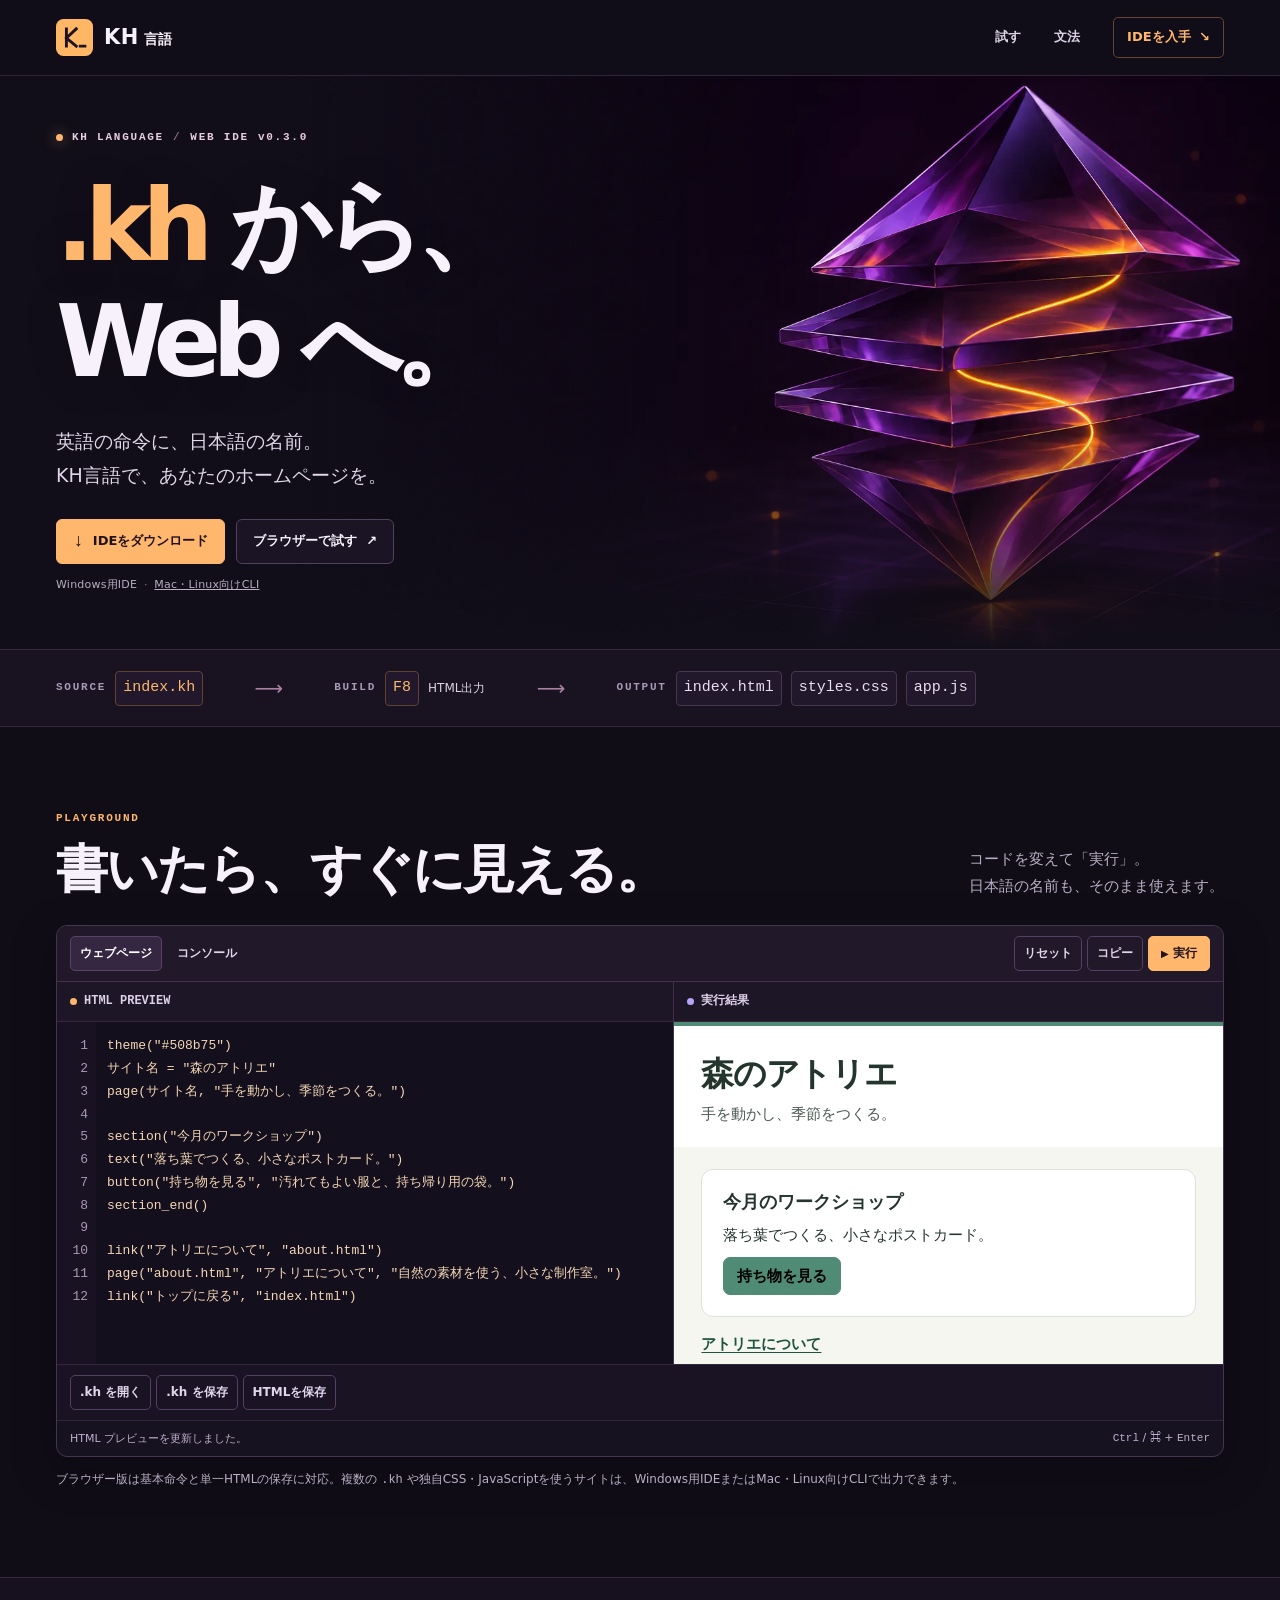
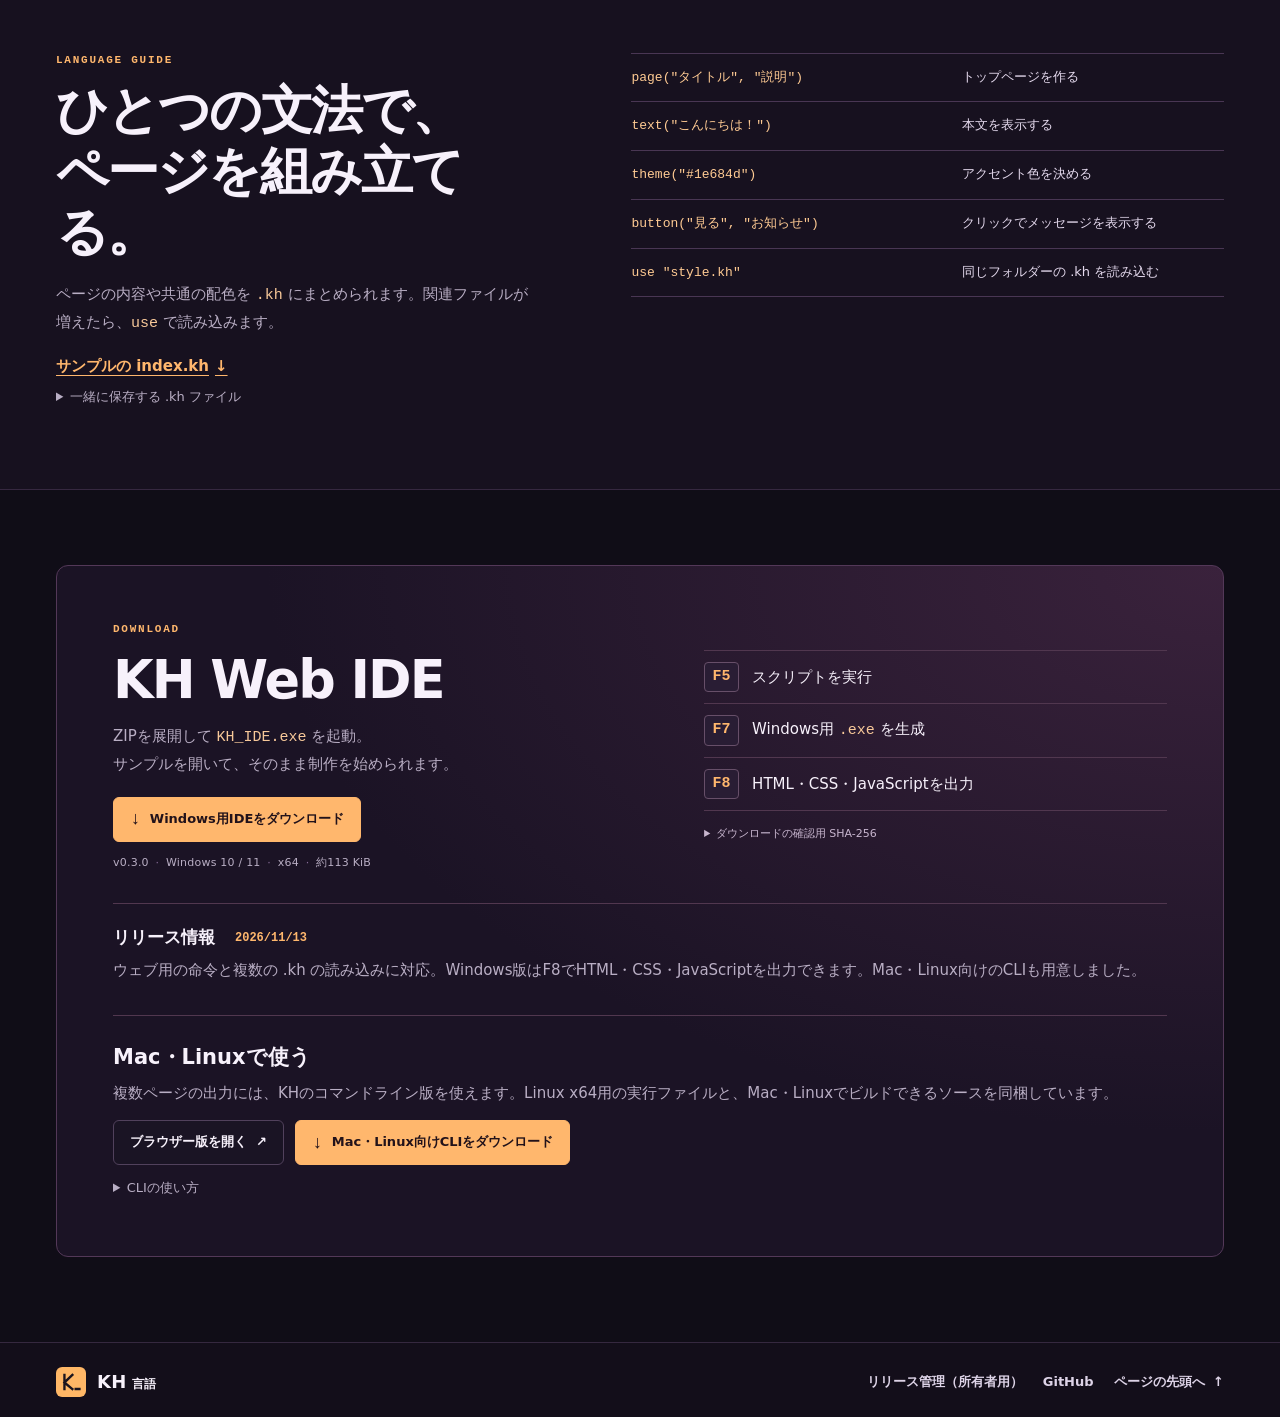
==== index.html @ 3e15eade "Add files via upload" ====
<!doctype html>
<html lang="ja">
<head>
<meta charset="utf-8">
<meta name="viewport" content="width=device-width,initial-scale=1">
<meta name="theme-color" content="#100d17">
<title>KH言語 公式サイト｜ブラウザーIDE・Windows版ダウンロード</title>
<meta name="description" content="KH言語は、英語の命令と日本語の変数名でホームページを作れるスクリプト言語です。ブラウザーIDEで .kh を試し、Windows用IDEやMac・Linux向けCLIをダウンロードできます。">
<link rel="canonical" href="https://uni-tadayasu.github.io/kh-language/">
<link rel="sitemap" type="application/xml" href="sitemap.xml">
<meta name="robots" content="index,follow,max-image-preview:large">
<meta property="og:type" content="website">
<meta property="og:site_name" content="KH言語">
<meta property="og:locale" content="ja_JP">
<meta property="og:url" content="https://uni-tadayasu.github.io/kh-language/">
<meta property="og:image" content="https://uni-tadayasu.github.io/kh-language/assets/hero-prism.webp">
<meta property="og:title" content="KH言語｜.kh から、Webへ。">
<meta property="og:description" content="英語の命令、日本語の名前。ひとつの .kh からホームページへ。">
<meta property="og:image:width" content="1536">
<meta property="og:image:height" content="1024">
<meta property="og:image:alt" content="紫のガラスの層を橙色の光が通り抜けるKH言語のメインビジュアル">
<meta name="twitter:card" content="summary_large_image">
<meta name="twitter:title" content="KH言語｜.kh から、Webへ。">
<meta name="twitter:description" content="ブラウザーで .kh を試し、Windows用IDEやMac・Linux向けCLIをダウンロード。">
<meta name="twitter:image" content="https://uni-tadayasu.github.io/kh-language/assets/hero-prism.webp">
<link rel="icon" href="assets/kh.svg" type="image/svg+xml">
<link rel="stylesheet" href="assets/site.css">
<script defer src="assets/playground.js"></script>
<script defer src="assets/releases.js"></script>
<script type="application/ld+json">
{
  "@context": "https://schema.org",
  "@graph": [
    {
      "@type": "WebSite",
      "@id": "https://uni-tadayasu.github.io/kh-language/#website",
      "name": "KH言語",
      "url": "https://uni-tadayasu.github.io/kh-language/",
      "inLanguage": "ja"
    },
    {
      "@type": "SoftwareApplication",
      "@id": "https://uni-tadayasu.github.io/kh-language/#ide",
      "name": "KH Web IDE",
      "url": "https://uni-tadayasu.github.io/kh-language/#download",
      "applicationCategory": "DeveloperApplication",
      "operatingSystem": "Windows 10, Windows 11 (x64)",
      "downloadUrl": "https://uni-tadayasu.github.io/kh-language/downloads/KH_Language_Web_IDE_0.3_Windows_x64.zip",
      "description": "KHスクリプトを編集・実行し、Windows用EXEまたはHTML・CSS・JavaScriptを生成する統合開発環境。"
    }
  ]
}
</script>
</head>
<body>
<a class="skip" href="#main">本文へ移動</a>
<header class="site-header" id="top">
  <div class="shell header-inner">
    <a class="brand" href="#top" aria-label="KH言語 トップ"><img src="assets/kh.svg" width="37" height="37" alt=""><span>KH<span class="brand-ja">言語</span></span></a>
    <nav aria-label="メインメニュー">
      <a href="#playground">試す</a>
      <a href="#guide">文法</a>
      <a class="nav-download" href="#download">IDEを入手 <span aria-hidden="true">↘</span></a>
    </nav>
  </div>
</header>
<main id="main">
  <section class="hero" aria-labelledby="hero-title">
    <div class="hero-art" aria-hidden="true"></div>
    <div class="shell hero-inner">
      <div class="hero-content">
        <p class="label release"><span></span> KH LANGUAGE <span class="release-dot">/</span> WEB IDE <span data-release-version>v0.3.0</span></p>
        <h1 id="hero-title"><span class="extension">.kh</span> から、<br><span class="web-word">Web</span> へ。</h1>
        <p class="hero-description">英語の命令に、日本語の名前。<br>KH言語で、あなたのホームページを。</p>
        <div class="hero-actions">
          <a class="button button-primary" href="downloads/KH_Language_Web_IDE_0.3_Windows_x64.zip" data-platform="windows" download><span class="icon" aria-hidden="true">↓</span> IDEをダウンロード</a>
          <a class="button button-quiet" href="#playground">ブラウザーで試す <span aria-hidden="true">↗</span></a>
        </div>
        <p class="compat">Windows用IDE <span>·</span> <a href="#portable">Mac・Linux向けCLI</a></p>
      </div>
    </div>
  </section>
  <div class="flow-band" aria-label="KHは公開用のHTML、CSS、JavaScriptを生成します">
    <div class="shell flow-inner">
      <div class="flow-stage"><span class="label">SOURCE</span><code>index.kh</code></div>
      <span class="flow-arrow" aria-hidden="true">⟶</span>
      <div class="flow-stage"><span class="label">BUILD</span><kbd>F8</kbd><span class="flow-text">HTML出力</span></div>
      <span class="flow-arrow" aria-hidden="true">⟶</span>
      <div class="flow-stage output-stage"><span class="label">OUTPUT</span><code>index.html</code><code>styles.css</code><code>app.js</code></div>
    </div>
  </div>

  <section class="shell lab-section" id="playground" aria-labelledby="lab-title">
    <div class="section-intro">
      <div><p class="label accent-label">PLAYGROUND</p><h2 id="lab-title">書いたら、すぐに見える。</h2></div>
      <p>コードを変えて「実行」。<br class="desktop-only">日本語の名前も、そのまま使えます。</p>
    </div>
    <div class="lab">
      <div class="lab-bar">
        <div class="examples" role="tablist" aria-label="サンプル">
          <button type="button" role="tab" aria-controls="kh-editor" aria-selected="true" id="tab-web" data-example="web">ウェブページ</button>
          <button type="button" role="tab" aria-controls="kh-editor" aria-selected="false" id="tab-console" data-example="console">コンソール</button>
        </div>
        <div class="lab-actions">
          <button class="tool-button" type="button" id="kh-reset">リセット</button>
          <button class="tool-button" type="button" id="kh-copy">コピー</button>
          <button class="tool-button run-button" type="button" id="kh-run"><span aria-hidden="true">▶</span> 実行</button>
        </div>
      </div>
      <div class="lab-grid">
        <div class="code-panel" id="kh-editor" role="tabpanel" aria-labelledby="tab-web">
          <div class="pane-label"><span class="file-dot"></span><span id="kh-mode">index.kh</span></div>
          <div class="code-field"><pre id="kh-lines" aria-hidden="true"></pre><textarea id="kh-source" wrap="off" spellcheck="false" autocapitalize="off" autocomplete="off" aria-label="KHのソースコード"></textarea></div>
        </div>
        <div class="preview-panel">
          <div class="pane-label"><span class="preview-dot"></span> 実行結果</div>
          <iframe id="kh-result" title="KHの実行結果" sandbox="allow-scripts" referrerpolicy="no-referrer"></iframe>
        </div>
      </div>
      <div class="lab-file-bar"><div class="lab-file-actions"><button class="tool-button" type="button" id="kh-open">.kh を開く</button><input type="file" id="kh-file" accept=".kh,text/plain" hidden><button class="tool-button" type="button" id="kh-save">.kh を保存</button><button class="tool-button" type="button" id="kh-export">HTMLを保存</button></div></div>
      <div class="lab-status"><span id="kh-diagnostic" role="status" aria-live="polite">実行できます</span><span class="shortcut"><kbd>Ctrl</kbd> / <kbd>⌘</kbd> + <kbd>Enter</kbd></span></div>
    </div>
    <p class="lab-note">ブラウザー版は基本命令と単一HTMLの保存に対応。複数の <code>.kh</code> や独自CSS・JavaScriptを使うサイトは、Windows用IDEまたはMac・Linux向けCLIで出力できます。</p>
  </section>

  <section class="guide-section" id="guide" aria-labelledby="guide-title">
    <div class="shell guide-inner">
      <div class="guide-copy">
        <p class="label accent-label">LANGUAGE GUIDE</p>
        <h2 id="guide-title">ひとつの文法で、<br>ページを組み立てる。</h2>
        <p>ページの内容や共通の配色を <code>.kh</code> にまとめられます。関連ファイルが増えたら、<code>use</code> で読み込みます。</p>
        <a class="text-link" href="downloads/index.kh" download>サンプルの index.kh <span aria-hidden="true">↓</span></a>
        <details class="guide-details"><summary>一緒に保存する .kh ファイル</summary><div><a href="downloads/style.kh" download>style.kh</a><a href="downloads/actions.kh" download>actions.kh</a><a href="downloads/about.kh" download>about.kh</a></div></details>
      </div>
      <dl class="command-list">
        <div><dt><code>page("タイトル", "説明")</code></dt><dd>トップページを作る</dd></div>
        <div><dt><code>text("こんにちは！")</code></dt><dd>本文を表示する</dd></div>
        <div><dt><code>theme("#1e684d")</code></dt><dd>アクセント色を決める</dd></div>
        <div><dt><code>button("見る", "お知らせ")</code></dt><dd>クリックでメッセージを表示する</dd></div>
        <div><dt><code>use "style.kh"</code></dt><dd>同じフォルダーの .kh を読み込む</dd></div>
      </dl>
    </div>
  </section>

  <section class="shell download-section" id="download" aria-labelledby="download-title">
    <div class="download-card">
      <div class="download-intro">
        <p class="label accent-label">DOWNLOAD</p>
        <h2 id="download-title">KH Web IDE</h2>
        <p>ZIPを展開して <code>KH_IDE.exe</code> を起動。<br class="desktop-only">サンプルを開いて、そのまま制作を始められます。</p>
        <a class="button button-primary" href="downloads/KH_Language_Web_IDE_0.3_Windows_x64.zip" data-platform="windows" download><span class="icon" aria-hidden="true">↓</span> Windows用IDEをダウンロード</a>
        <p class="compat"><span data-release-version>v0.3.0</span> <span>·</span> Windows 10 / 11 <span>·</span> x64 <span>·</span> <span data-release-size="windows">約113 KiB</span></p>
      </div>
      <div class="download-keys">
        <div><kbd>F5</kbd><span>スクリプトを実行</span></div>
        <div><kbd>F7</kbd><span>Windows用 <code>.exe</code> を生成</span></div>
        <div><kbd>F8</kbd><span>HTML・CSS・JavaScriptを出力</span></div>
        <details class="hash"><summary>ダウンロードの確認用 SHA-256</summary><code data-release-hash="windows">0a595412067efa13037d4d9735ad23dae1193583d8bbf9921a8623f901fde20c</code></details>
      </div>
      <div class="release-notes">
        <div><h3>リリース情報</h3><time id="release-date" datetime="2026-11-13">2026/11/13</time></div>
        <p id="release-notes">ウェブ用の命令と複数の .kh の読み込みに対応。Windows版はF8でHTML・CSS・JavaScriptを出力できます。Mac・Linux向けのCLIも用意しました。</p>
      </div>
      <div class="portable-copy" id="portable">
        <h3>Mac・Linuxで使う</h3>
        <p>複数ページの出力には、KHのコマンドライン版を使えます。Linux x64用の実行ファイルと、Mac・Linuxでビルドできるソースを同梱しています。</p>
        <div class="portable-actions">
          <a class="button button-quiet" href="#playground">ブラウザー版を開く <span aria-hidden="true">↗</span></a>
          <a class="button button-primary" href="downloads/KH_Language_Portable_0.3.zip" data-platform="portable" download><span class="icon" aria-hidden="true">↓</span> Mac・Linux向けCLIをダウンロード</a>
        </div>
        <details class="portable-details"><summary>CLIの使い方</summary><p>ZIPを展開してターミナルで開き、Cコンパイラとmakeを使ってビルドします。</p><pre><code>make
./kh run examples/Console/Hello.kh
./kh web examples/Website/index.kh my-site</code></pre></details>
      </div>
    </div>
  </section>
</main>
<footer class="site-footer">
  <div class="shell footer-inner">
    <a class="brand" href="#top"><img src="assets/kh.svg" width="30" height="30" alt=""><span>KH<span class="brand-ja">言語</span></span></a>
    <div class="footer-links"><a class="top-link" href="https://kh-language.hisa-0128-1996.chatgpt.site/admin/">リリース管理（所有者用）</a><a class="top-link" href="https://github.com/uni-tadayasu/kh-language">GitHub</a><a class="top-link" href="#top">ページの先頭へ <span aria-hidden="true">↑</span></a></div>
  </div>
</footer>
</body>
</html>
---- assets/site.css ----
@font-face{font-family:SiteMono;src:local("Consolas");font-display:swap}
:root{color-scheme:dark;--bg:#100d17;--ink:#f7f1fb;--muted:#b9aec4;--line:#382e45;--orange:#ffb76d;--orange-deep:#eaa157;--purple:#211a2c;--mono:SiteMono,Consolas,"IBM Plex Mono",monospace;--sans:"Hiragino Sans","Yu Gothic UI",Meiryo,system-ui,sans-serif}
*,*::before,*::after{box-sizing:border-box}
html{scroll-behavior:smooth;scroll-padding-top:1rem}
body{margin:0;background:var(--bg);color:var(--ink);font:400 15px/1.75 var(--sans)}
a{color:inherit}
button,textarea{font:inherit}
button{cursor:pointer}
img{display:block;max-width:100%}
:focus-visible{outline:2px solid #ffc184;outline-offset:4px}
::selection{color:#150e1b;background:var(--orange)}
.shell{width:min(1180px,calc(100% - 112px));margin-inline:auto}
.skip{position:fixed;z-index:10;top:12px;left:12px;background:var(--orange);color:var(--bg);padding:10px 14px;transform:translateY(-170%)}
.skip:focus{transform:none}
.site-header{position:relative;z-index:1;background:#110d18;border-bottom:1px solid #302538}
.header-inner,.footer-inner{display:flex;align-items:center;justify-content:space-between;gap:18px}
.header-inner{min-height:75px}
.brand{display:inline-flex;align-items:center;gap:11px;flex-shrink:0;text-decoration:none;color:var(--ink);font-weight:820;letter-spacing:.02em;font-size:21px;line-height:1}
.brand-ja{font-size:.69em;font-weight:650;margin-left:5px}
.site-header nav{display:flex;align-items:center;gap:33px}
.site-header nav a,.top-link{text-decoration:none;color:#ddd3e7;font-size:13px;font-weight:650;white-space:nowrap}
.site-header nav a:hover,.top-link:hover{color:var(--orange)}
.site-header nav .nav-download{border:1px solid #64452f;padding:8px 13px;border-radius:5px;color:var(--orange)}
.nav-download span,.top-link span{margin-left:4px}
.hero{position:relative;isolation:isolate;overflow:hidden;background:#110e19}
.hero-art{position:absolute;z-index:-1;inset:0;background:radial-gradient(ellipse at 73% 38%,#4a2653 0%,transparent 58%),linear-gradient(115deg,#110e19 30%,#201326 100%)}
.hero-art::before{content:"";position:absolute;inset:0;background:linear-gradient(90deg,#110e19 0%,#110e19 22%,#110e1994 41%,transparent 66%),url("hero-prism.webp") right center / auto 120% no-repeat}
.hero-art::after{content:"";position:absolute;inset:0;background:linear-gradient(180deg,transparent 62%,#110e19 100%);pointer-events:none}
.hero-inner{display:flex;min-height:570px;align-items:center;padding-block:54px 56px}
.hero-content{width:min(100%,630px);position:relative}
.label{font:700 11px/1.45 var(--mono);letter-spacing:.16em;margin:0}
.release{display:flex;align-items:center;gap:9px;color:#e8cde0;margin-bottom:22px}
.release>span:first-child{width:7px;height:7px;border-radius:50%;background:var(--orange);box-shadow:0 0 14px #ffb76d99}
.release-dot{color:#896b91}
h1,h2{margin:0;line-height:1.16;letter-spacing:-.035em}
.hero h1{font-size:clamp(55px,7.8vw,108px);font-weight:860;letter-spacing:-.09em;text-shadow:0 4px 36px #100d1755}
.extension,.web-word{font-family:system-ui,sans-serif;letter-spacing:-.09em}
.extension{color:var(--orange)}
.hero-description{margin:24px 0 27px;color:#e1d6e9;font-size:clamp(14px,1.55vw,19px);line-height:1.8}
.hero-actions,.portable-actions{display:flex;align-items:center;flex-wrap:wrap;gap:11px}
.button{display:inline-flex;align-items:center;justify-content:center;gap:9px;min-height:45px;padding:10px 16px;border:1px solid transparent;border-radius:6px;text-decoration:none;font-size:13px;font-weight:750;line-height:1.45;transition:background .18s,color .18s,border-color .18s;max-width:100%}
.button-primary{background:var(--orange);color:#22121a;border-color:var(--orange)}
.button-primary:hover{background:#ffd0a3;border-color:#ffd0a3}
.button-quiet{border-color:#51415c;background:#1a1424;color:var(--ink)}
.button-quiet:hover{background:#2c2037;border-color:#80658f}
.button .icon{font:750 18px/1 var(--mono)}
.compat{margin:13px 0 0;color:var(--muted);font-size:11px;line-height:1.5;letter-spacing:.02em}
.compat span{color:#876c97;padding-inline:3px}
.flow-band{border-block:1px solid #352a40;background:#181221}
.flow-inner{min-height:76px;display:flex;align-items:center;gap:clamp(14px,4vw,60px);flex-wrap:wrap;padding-block:12px}
.flow-stage{display:flex;align-items:center;flex-wrap:wrap;gap:9px}
.flow-stage .label{color:#a99ab6}
.flow-stage code,.flow-stage kbd{padding:3px 7px;border:1px solid #463651;border-radius:4px;color:#eadcf1;background:#21192b;white-space:nowrap}
.flow-stage:first-child code,.flow-stage kbd{color:var(--orange);border-color:#60422f}
.flow-text{color:#ddd1e6;font-size:12px}
.flow-arrow{color:#a980a3;font-size:20px;line-height:1}
code,kbd{font-family:var(--mono)}
.lab-section{padding-block:84px 86px}
.section-intro{display:flex;justify-content:space-between;align-items:end;gap:26px;margin-bottom:25px}
.accent-label{color:var(--orange);margin-bottom:12px}
h2{font-size:clamp(29px,4.1vw,53px);font-weight:790}
.section-intro>p,.guide-copy>p:not(.label),.download-intro>p:not(.label,.compat),.portable-copy>p{margin:0;color:var(--muted);line-height:1.8}
.lab{border:1px solid #463551;border-radius:11px;overflow:hidden;background:#17121f;box-shadow:0 14px 42px #08060d58}
.lab-bar,.lab-status,.lab-file-bar{display:flex;justify-content:space-between;align-items:center;gap:10px;padding:10px 13px}
.lab-bar{background:#21182a;border-bottom:1px solid #41314d}
.examples,.lab-actions,.lab-file-actions{display:flex;align-items:center;flex-wrap:wrap;gap:5px}
.examples button,.tool-button{border:1px solid transparent;border-radius:5px;background:transparent;color:#e1d5ec;padding:6px 9px;min-height:32px;font-size:12px;font-weight:690}
.examples button:hover,.tool-button:hover{color:#fff;background:#332641}
.examples button[aria-selected=true]{background:#352741;color:#fff;border-color:#5a4268}
.tool-button{border-color:#534062;white-space:nowrap}
.run-button{background:var(--orange);color:#211220;border-color:var(--orange);padding-inline:12px}
.run-button:hover{background:#ffd0a3;color:#211220}
.run-button span{font-size:10px}
.lab-grid{display:grid;grid-template-columns:minmax(0,1.12fr) minmax(0,1fr)}
.code-panel,.preview-panel{min-width:0}
.preview-panel{border-left:1px solid #41314d;background:#231a2d}
.pane-label{display:flex;align-items:center;gap:7px;min-height:40px;background:#1d1626;color:#ddcfe7;font:650 12px/1.3 var(--mono);padding-inline:13px;border-bottom:1px solid #33263d}
.file-dot,.preview-dot{width:7px;height:7px;border-radius:50%;background:var(--orange)}
.preview-dot{background:#b4a4fa}
.code-field{display:flex;height:342px;background:#140f1c}
.code-field textarea,.code-field pre{margin:0;font:400 13px/1.75 var(--mono);padding-block:13px;tab-size:2}
.code-field textarea{display:block;flex:1;min-width:0;border:0;background:transparent;color:#f4d7b6;outline:none;resize:none;white-space:pre;padding-inline:11px}
.code-field:focus-within{box-shadow:inset 0 -2px #e7a45f}
#kh-lines{flex:0 0 39px;overflow:hidden;text-align:right;color:#a998b6;padding-right:8px;background:#191222;user-select:none}
.preview-panel iframe{width:100%;height:342px;display:block;border:0;background:#f4f3ea}
.lab-file-bar{justify-content:flex-start;background:#1a1323;border-top:1px solid #33263d}
.lab-status{padding-block:7px;border-top:1px solid #33263d;color:#c0afcf;font-size:11px;min-height:34px}
#kh-diagnostic[data-state=error]{color:#ffb6aa}
.shortcut{white-space:nowrap}
.lab-note{color:var(--muted);font-size:12px;margin:12px 0 0}
.guide-section{background:#17111f;border-block:1px solid #362840}
.guide-inner{display:grid;grid-template-columns:minmax(0,.82fr) minmax(0,1fr);gap:clamp(32px,7vw,90px);align-items:start;padding-block:75px 80px}
.guide-copy>p:not(.label){margin-top:18px}
.guide-copy code,.download-card code{color:#f7c899}
.text-link{display:inline-flex;align-items:center;gap:6px;color:var(--orange);font-weight:720;margin-top:16px;text-underline-offset:4px}
.guide-details{margin-top:7px;color:var(--muted);font-size:13px}
.guide-details summary,.hash summary,.portable-details summary{cursor:pointer}
.guide-details div{display:flex;flex-wrap:wrap;gap:4px 12px;margin-top:5px}
.guide-details a{color:#e9c3ee;text-underline-offset:3px}
.command-list{margin:0;border-top:1px solid #493653}
.command-list>div{display:grid;grid-template-columns:minmax(0,1fr) minmax(0,.83fr);gap:7px 15px;padding:12px 0;border-bottom:1px solid #493653}
.command-list dt{color:#ffcb93;overflow-wrap:anywhere;font-size:13px}
.command-list dd{margin:0;color:#e4d9ed;font-size:13px}
.download-section{padding-block:75px 85px}
.download-card{display:grid;grid-template-columns:minmax(0,1fr) minmax(0,.9fr);gap:32px clamp(25px,6vw,82px);padding:clamp(24px,5vw,56px);border:1px solid #533858;border-radius:12px;background:radial-gradient(ellipse at 100% 0,#3a223c 0%,transparent 58%),#1b1325}
.download-intro>p:not(.label,.compat){margin:12px 0 19px}
.download-keys{align-self:center}
.download-keys>div{display:flex;align-items:center;gap:13px;padding:11px 0;border-bottom:1px solid #51374f}
.download-keys>div:first-child{border-top:1px solid #51374f}
.download-keys kbd{min-width:35px;text-align:center;padding:1px 4px;border-radius:4px;border:1px solid #674f69;color:var(--orange);background:#291d34;font-weight:700}
.hash{margin-top:13px;color:#c8b6cf;font-size:11px}
.hash code{overflow-wrap:anywhere;display:block;padding-top:6px}
.portable-copy{grid-column:1/-1;border-top:1px solid #51374f;padding-top:23px;min-width:0}
.portable-copy h3{font-size:21px;margin:0 0 4px}
.portable-actions{margin-top:13px}
.portable-details{margin-top:12px;color:var(--muted);font-size:13px}
.portable-details pre{overflow:auto;background:#120d1b;border:1px solid #483753;border-radius:5px;padding:12px}
.site-footer{border-top:1px solid #35283f;background:#130e1a}
.footer-inner{min-height:79px}
.footer-inner .brand{font-size:18px}
@media(max-width:960px){.shell{width:calc(100% - 64px)}.hero-inner{min-height:510px}.hero-art::before{background-size:auto,auto 108%}}
@media(max-width:720px){.shell{width:calc(100% - 40px)}.header-inner{min-height:62px}.site-header nav{gap:14px}.site-header nav .nav-download{padding:5px 7px}.brand{font-size:19px}.brand img{width:31px;height:31px}.hero-inner{min-height:485px;padding-block:48px 37px;align-items:end}.hero-art::before{background:linear-gradient(90deg,#110e19 0%,#110e1988 40%,#110e191a 100%),url("hero-prism.webp") right -70px top -35px / auto 98% no-repeat}.hero-art::after{background:linear-gradient(180deg,transparent 22%,#110e19 90%)}.hero h1{font-size:clamp(52px,11vw,82px)}.hero-description{margin-block:16px 19px}.release{margin-bottom:14px}.flow-inner{gap:9px 13px}.output-stage{flex-basis:100%}.lab-section{padding-block:55px}.section-intro{display:block;margin-bottom:18px}.section-intro>p{margin-top:10px}.desktop-only{display:none}.lab-grid,.guide-inner,.download-card{grid-template-columns:minmax(0,1fr)}.preview-panel{border-left:0;border-top:1px solid #41314d}.code-field{height:245px}.preview-panel iframe{height:290px}.guide-inner{padding-block:54px;gap:24px}.download-section{padding-block:55px}.command-list>div{grid-template-columns:minmax(0,1fr) minmax(0,.78fr)}}
@media(max-width:395px){.shell{width:calc(100% - 28px)}.header-inner{gap:7px}.brand{gap:6px}.site-header nav{gap:9px}.site-header nav a{font-size:11px}.site-header nav .nav-download{padding-inline:5px}.hero-inner{min-height:450px}.hero-actions{gap:6px}.button{font-size:12px;padding-inline:10px}.lab-bar{align-items:start;flex-wrap:wrap}.command-list>div{grid-template-columns:minmax(0,1fr);gap:1px}.flow-arrow:nth-of-type(2){display:none}.flow-stage{gap:6px}}
@media(prefers-reduced-motion:reduce){*,*::before,*::after{scroll-behavior:auto!important;transition:none!important}}
.release-notes{grid-column:1/-1;border-top:1px solid #51374f;padding-top:19px;min-width:0}
.release-notes>div,.footer-links{display:flex;align-items:center;flex-wrap:wrap;gap:8px 20px}
.release-notes h3{font-size:17px;margin:0}
.release-notes time{color:var(--orange);font:650 12px/1.4 var(--mono)}
.release-notes p{color:var(--muted);margin:4px 0 0;white-space:pre-wrap;overflow-wrap:anywhere}
.compat [data-release-version],.compat [data-release-size]{padding:0;color:inherit}
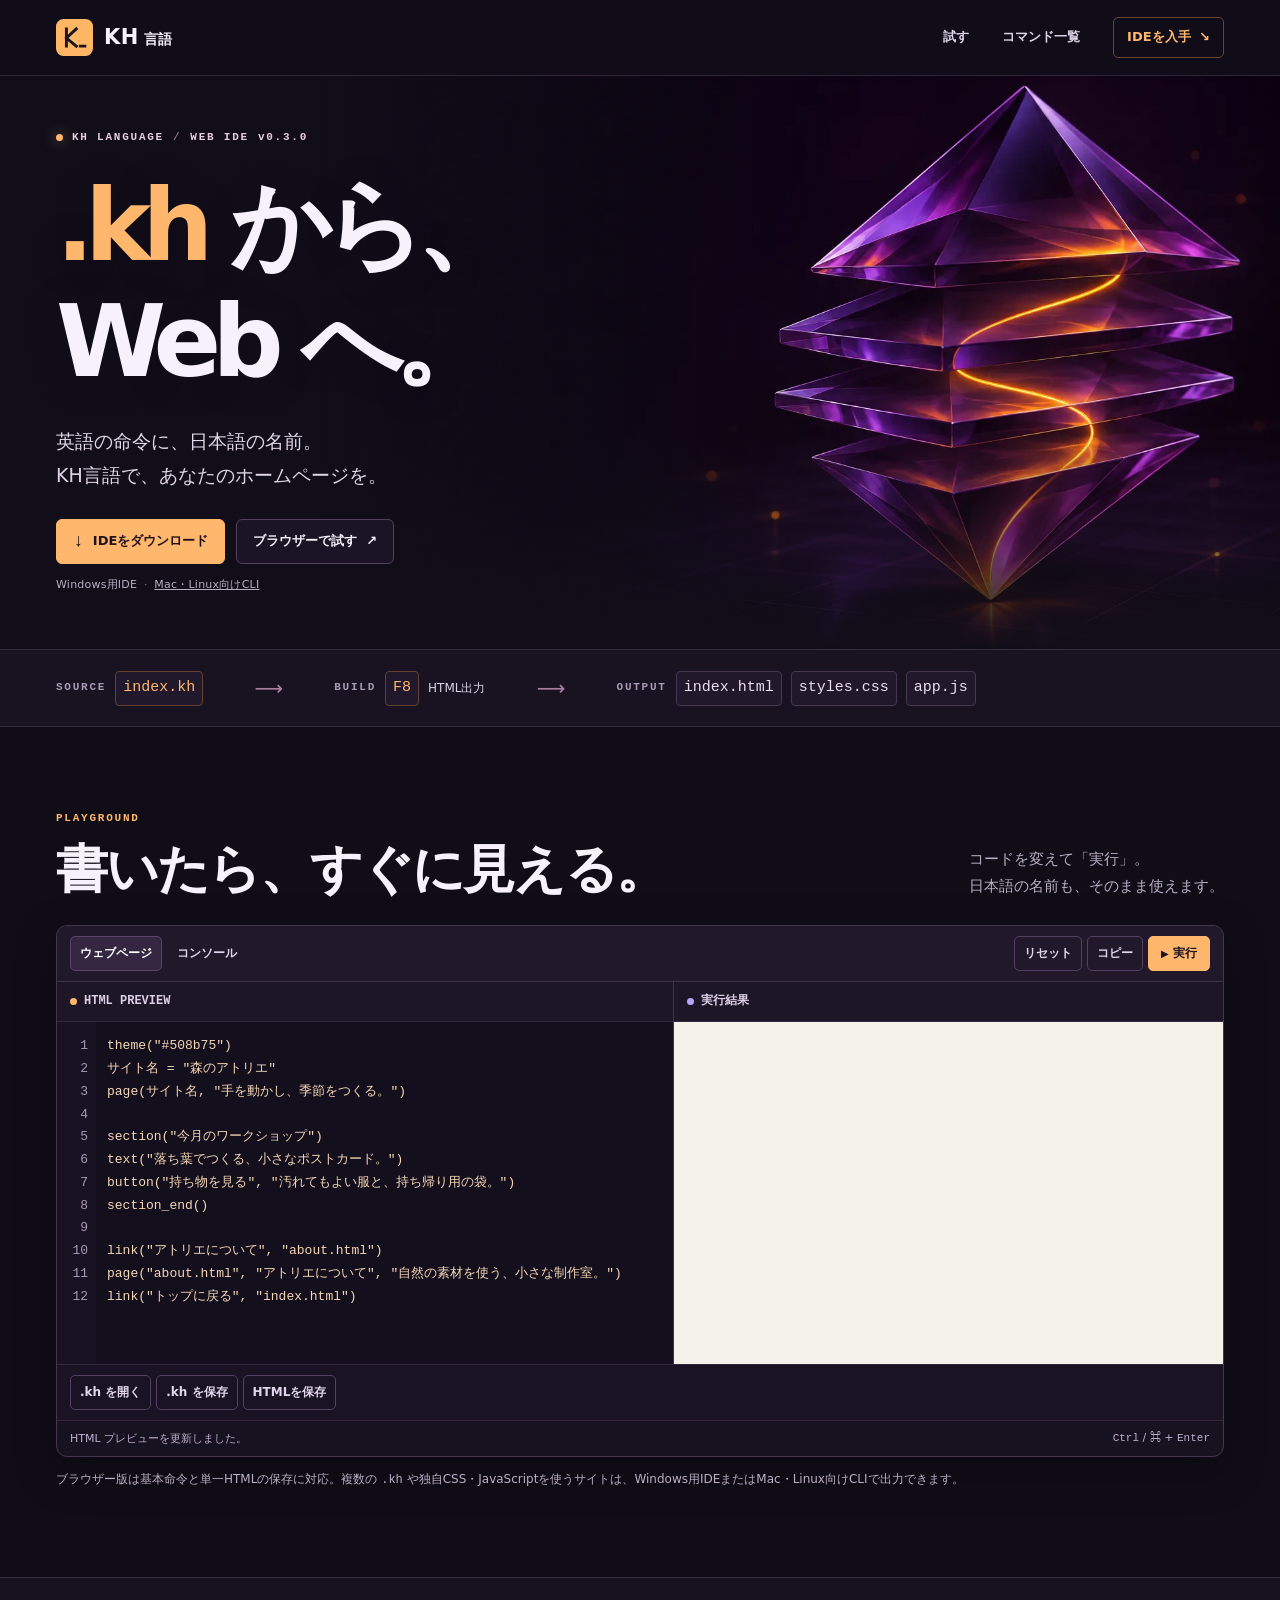
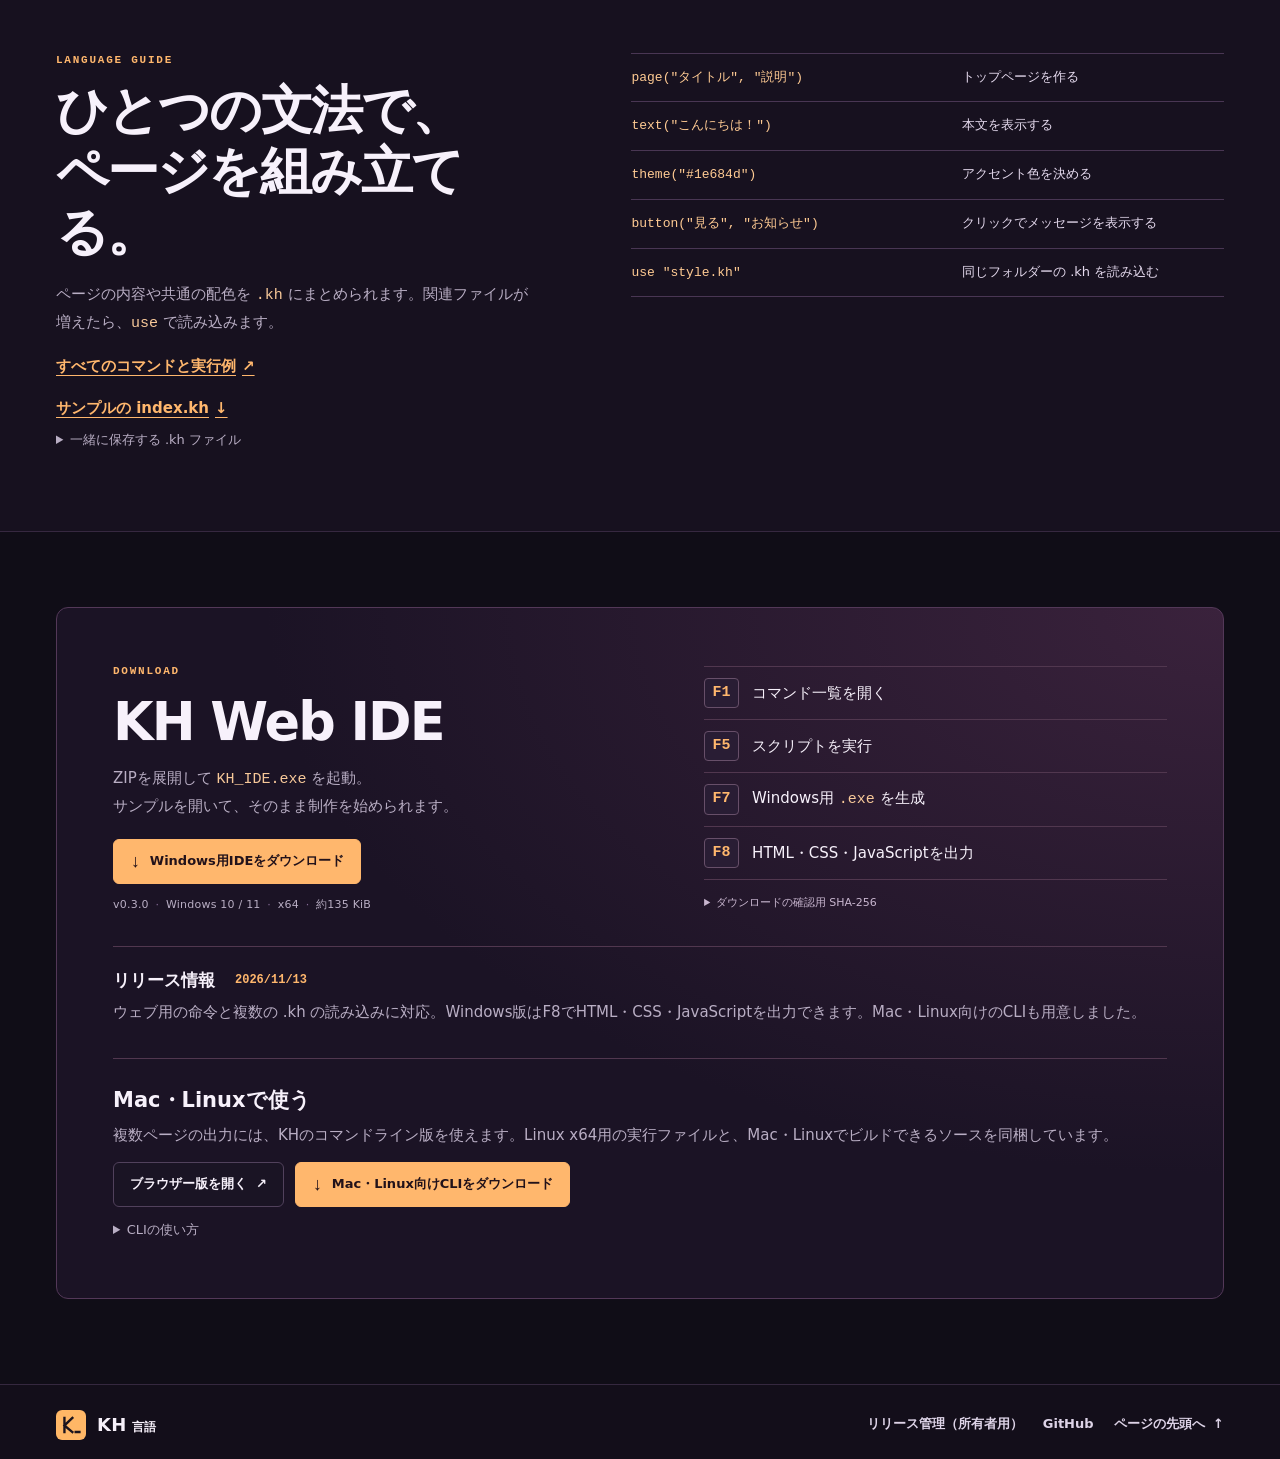
==== commit 3aae3b89: "Add files via upload" ====
--- a/index.html
+++ b/index.html
@@ -45,7 +45,7 @@
       "url": "https://uni-tadayasu.github.io/kh-language/#download",
       "applicationCategory": "DeveloperApplication",
       "operatingSystem": "Windows 10, Windows 11 (x64)",
-      "downloadUrl": "https://uni-tadayasu.github.io/kh-language/downloads/KH_Language_Web_IDE_0.3_Windows_x64.zip",
+      "downloadUrl": "https://uni-tadayasu.github.io/kh-language/downloads/KH_IDE_0.3_Windows_x64_Command_Reference.zip",
       "description": "KHスクリプトを編集・実行し、Windows用EXEまたはHTML・CSS・JavaScriptを生成する統合開発環境。"
     }
   ]
@@ -59,7 +59,7 @@
     <a class="brand" href="#top" aria-label="KH言語 トップ"><img src="assets/kh.svg" width="37" height="37" alt=""><span>KH<span class="brand-ja">言語</span></span></a>
     <nav aria-label="メインメニュー">
       <a href="#playground">試す</a>
-      <a href="#guide">文法</a>
+      <a href="reference/">コマンド一覧</a>
       <a class="nav-download" href="#download">IDEを入手 <span aria-hidden="true">↘</span></a>
     </nav>
   </div>
@@ -73,7 +73,7 @@
         <h1 id="hero-title"><span class="extension">.kh</span> から、<br><span class="web-word">Web</span> へ。</h1>
         <p class="hero-description">英語の命令に、日本語の名前。<br>KH言語で、あなたのホームページを。</p>
         <div class="hero-actions">
-          <a class="button button-primary" href="downloads/KH_Language_Web_IDE_0.3_Windows_x64.zip" data-platform="windows" download><span class="icon" aria-hidden="true">↓</span> IDEをダウンロード</a>
+          <a class="button button-primary" href="downloads/KH_IDE_0.3_Windows_x64_Command_Reference.zip" data-platform="windows" download><span class="icon" aria-hidden="true">↓</span> IDEをダウンロード</a>
           <a class="button button-quiet" href="#playground">ブラウザーで試す <span aria-hidden="true">↗</span></a>
         </div>
         <p class="compat">Windows用IDE <span>·</span> <a href="#portable">Mac・Linux向けCLI</a></p>
@@ -129,6 +129,7 @@
         <p class="label accent-label">LANGUAGE GUIDE</p>
         <h2 id="guide-title">ひとつの文法で、<br>ページを組み立てる。</h2>
         <p>ページの内容や共通の配色を <code>.kh</code> にまとめられます。関連ファイルが増えたら、<code>use</code> で読み込みます。</p>
+        <a class="text-link" href="reference/">すべてのコマンドと実行例 <span aria-hidden="true">↗</span></a><br>
         <a class="text-link" href="downloads/index.kh" download>サンプルの index.kh <span aria-hidden="true">↓</span></a>
         <details class="guide-details"><summary>一緒に保存する .kh ファイル</summary><div><a href="downloads/style.kh" download>style.kh</a><a href="downloads/actions.kh" download>actions.kh</a><a href="downloads/about.kh" download>about.kh</a></div></details>
       </div>
@@ -148,14 +149,15 @@
         <p class="label accent-label">DOWNLOAD</p>
         <h2 id="download-title">KH Web IDE</h2>
         <p>ZIPを展開して <code>KH_IDE.exe</code> を起動。<br class="desktop-only">サンプルを開いて、そのまま制作を始められます。</p>
-        <a class="button button-primary" href="downloads/KH_Language_Web_IDE_0.3_Windows_x64.zip" data-platform="windows" download><span class="icon" aria-hidden="true">↓</span> Windows用IDEをダウンロード</a>
-        <p class="compat"><span data-release-version>v0.3.0</span> <span>·</span> Windows 10 / 11 <span>·</span> x64 <span>·</span> <span data-release-size="windows">約113 KiB</span></p>
+        <a class="button button-primary" href="downloads/KH_IDE_0.3_Windows_x64_Command_Reference.zip" data-platform="windows" download><span class="icon" aria-hidden="true">↓</span> Windows用IDEをダウンロード</a>
+        <p class="compat"><span data-release-version>v0.3.0</span> <span>·</span> Windows 10 / 11 <span>·</span> x64 <span>·</span> <span data-release-size="windows">約135 KiB</span></p>
       </div>
       <div class="download-keys">
+        <div><kbd>F1</kbd><span>コマンド一覧を開く</span></div>
         <div><kbd>F5</kbd><span>スクリプトを実行</span></div>
         <div><kbd>F7</kbd><span>Windows用 <code>.exe</code> を生成</span></div>
         <div><kbd>F8</kbd><span>HTML・CSS・JavaScriptを出力</span></div>
-        <details class="hash"><summary>ダウンロードの確認用 SHA-256</summary><code data-release-hash="windows">0a595412067efa13037d4d9735ad23dae1193583d8bbf9921a8623f901fde20c</code></details>
+        <details class="hash"><summary>ダウンロードの確認用 SHA-256</summary><code data-release-hash="windows">af0d4c4e00e2c74618b3222ef4c54d3f63877421d81d713965043cd33c2c1e81</code></details>
       </div>
       <div class="release-notes">
         <div><h3>リリース情報</h3><time id="release-date" datetime="2026-11-13">2026/11/13</time></div>
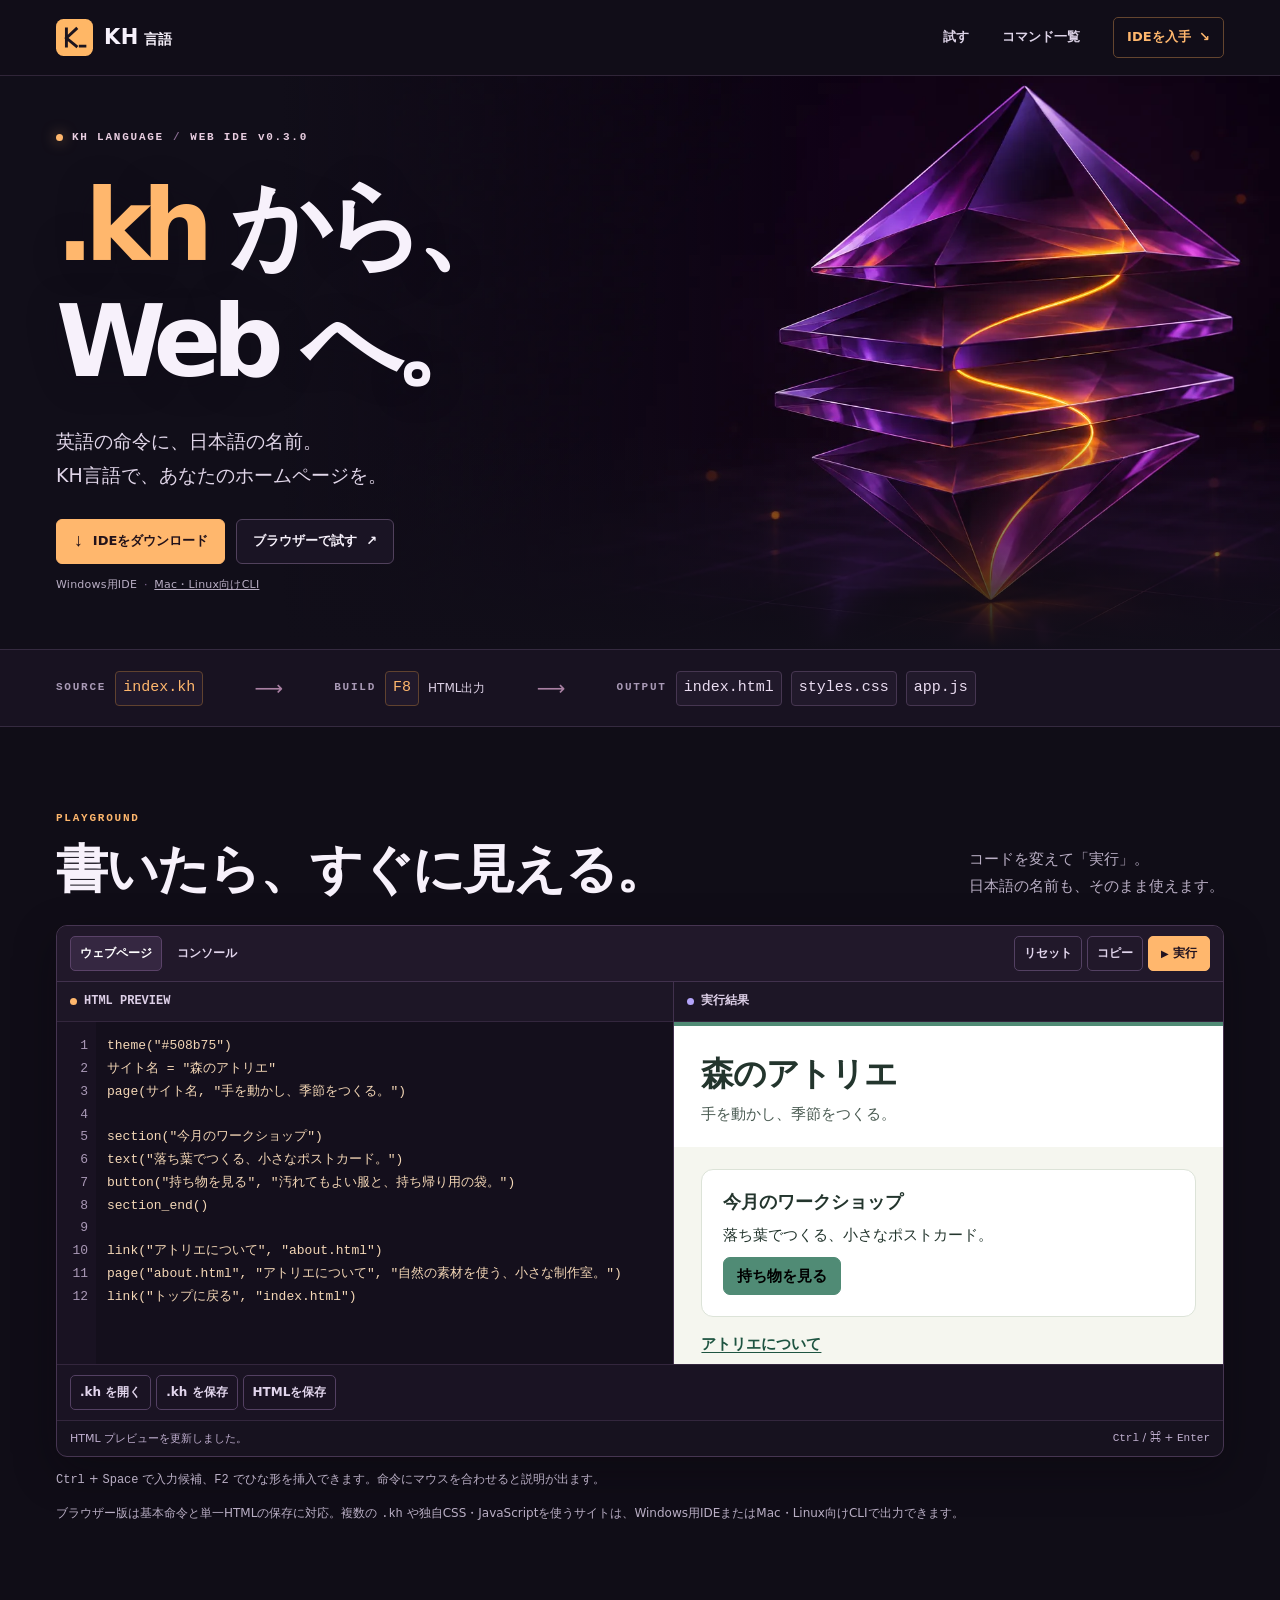
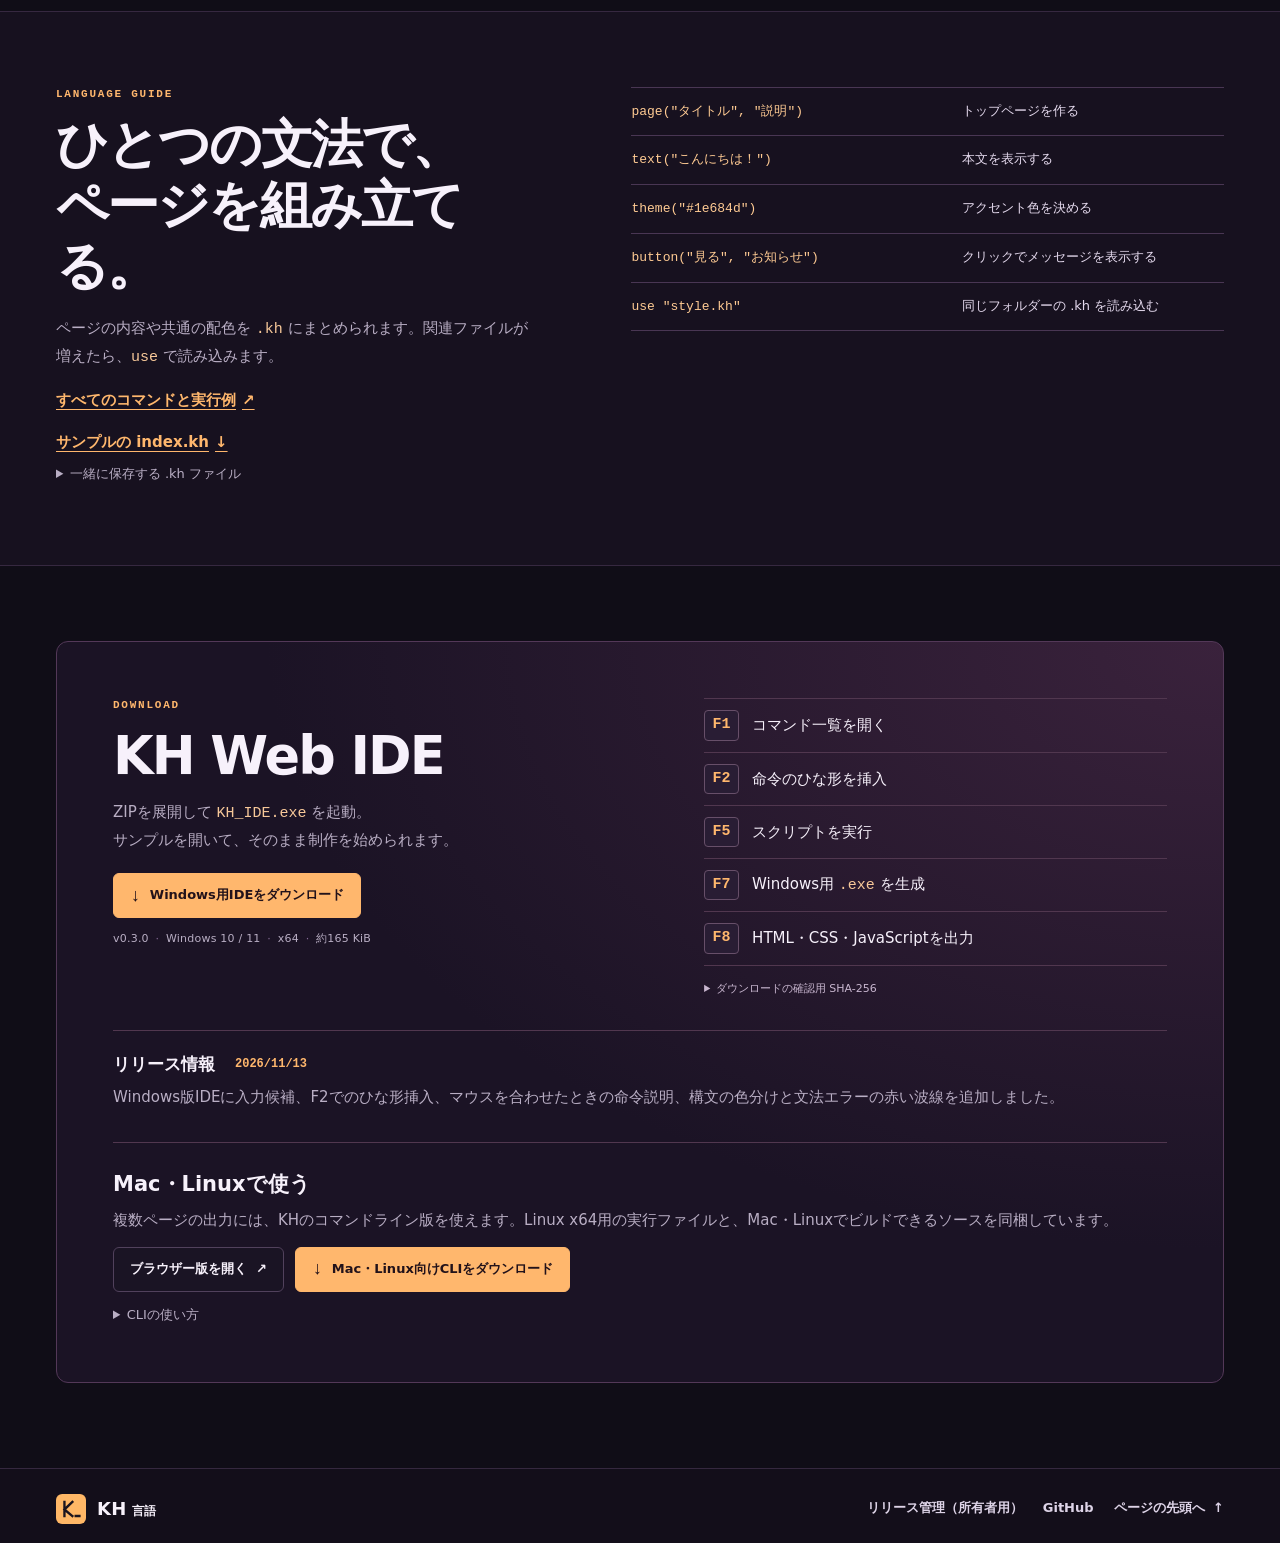
==== commit f5e53e1b: "Add files via upload" ====
--- a/index.html
+++ b/index.html
@@ -25,7 +25,9 @@
 <meta name="twitter:image" content="https://uni-tadayasu.github.io/kh-language/assets/hero-prism.webp">
 <link rel="icon" href="assets/kh.svg" type="image/svg+xml">
 <link rel="stylesheet" href="assets/site.css">
+<link rel="stylesheet" href="assets/editor-assist.css">
 <script defer src="assets/playground.js"></script>
+<script defer src="assets/editor-assist.js"></script>
 <script defer src="assets/releases.js"></script>
 <script type="application/ld+json">
 {
@@ -45,7 +47,7 @@
       "url": "https://uni-tadayasu.github.io/kh-language/#download",
       "applicationCategory": "DeveloperApplication",
       "operatingSystem": "Windows 10, Windows 11 (x64)",
-      "downloadUrl": "https://uni-tadayasu.github.io/kh-language/downloads/KH_IDE_0.3_Windows_x64_Command_Reference.zip",
+      "downloadUrl": "https://uni-tadayasu.github.io/kh-language/downloads/KH_IDE_0.3_Editor_Assist_Plus_Windows_x64.zip",
       "description": "KHスクリプトを編集・実行し、Windows用EXEまたはHTML・CSS・JavaScriptを生成する統合開発環境。"
     }
   ]
@@ -73,7 +75,7 @@
         <h1 id="hero-title"><span class="extension">.kh</span> から、<br><span class="web-word">Web</span> へ。</h1>
         <p class="hero-description">英語の命令に、日本語の名前。<br>KH言語で、あなたのホームページを。</p>
         <div class="hero-actions">
-          <a class="button button-primary" href="downloads/KH_IDE_0.3_Windows_x64_Command_Reference.zip" data-platform="windows" download><span class="icon" aria-hidden="true">↓</span> IDEをダウンロード</a>
+          <a class="button button-primary" href="downloads/KH_IDE_0.3_Editor_Assist_Plus_Windows_x64.zip" data-platform="windows" download><span class="icon" aria-hidden="true">↓</span> IDEをダウンロード</a>
           <a class="button button-quiet" href="#playground">ブラウザーで試す <span aria-hidden="true">↗</span></a>
         </div>
         <p class="compat">Windows用IDE <span>·</span> <a href="#portable">Mac・Linux向けCLI</a></p>
@@ -120,6 +122,7 @@
       <div class="lab-file-bar"><div class="lab-file-actions"><button class="tool-button" type="button" id="kh-open">.kh を開く</button><input type="file" id="kh-file" accept=".kh,text/plain" hidden><button class="tool-button" type="button" id="kh-save">.kh を保存</button><button class="tool-button" type="button" id="kh-export">HTMLを保存</button></div></div>
       <div class="lab-status"><span id="kh-diagnostic" role="status" aria-live="polite">実行できます</span><span class="shortcut"><kbd>Ctrl</kbd> / <kbd>⌘</kbd> + <kbd>Enter</kbd></span></div>
     </div>
+    <p class="lab-note"><kbd>Ctrl</kbd> + <kbd>Space</kbd> で入力候補、<kbd>F2</kbd> でひな形を挿入できます。命令にマウスを合わせると説明が出ます。</p>
     <p class="lab-note">ブラウザー版は基本命令と単一HTMLの保存に対応。複数の <code>.kh</code> や独自CSS・JavaScriptを使うサイトは、Windows用IDEまたはMac・Linux向けCLIで出力できます。</p>
   </section>
 
@@ -149,19 +152,20 @@
         <p class="label accent-label">DOWNLOAD</p>
         <h2 id="download-title">KH Web IDE</h2>
         <p>ZIPを展開して <code>KH_IDE.exe</code> を起動。<br class="desktop-only">サンプルを開いて、そのまま制作を始められます。</p>
-        <a class="button button-primary" href="downloads/KH_IDE_0.3_Windows_x64_Command_Reference.zip" data-platform="windows" download><span class="icon" aria-hidden="true">↓</span> Windows用IDEをダウンロード</a>
-        <p class="compat"><span data-release-version>v0.3.0</span> <span>·</span> Windows 10 / 11 <span>·</span> x64 <span>·</span> <span data-release-size="windows">約135 KiB</span></p>
+        <a class="button button-primary" href="downloads/KH_IDE_0.3_Editor_Assist_Plus_Windows_x64.zip" data-platform="windows" download><span class="icon" aria-hidden="true">↓</span> Windows用IDEをダウンロード</a>
+        <p class="compat"><span data-release-version>v0.3.0</span> <span>·</span> Windows 10 / 11 <span>·</span> x64 <span>·</span> <span data-release-size="windows">約165 KiB</span></p>
       </div>
       <div class="download-keys">
         <div><kbd>F1</kbd><span>コマンド一覧を開く</span></div>
+        <div><kbd>F2</kbd><span>命令のひな形を挿入</span></div>
         <div><kbd>F5</kbd><span>スクリプトを実行</span></div>
         <div><kbd>F7</kbd><span>Windows用 <code>.exe</code> を生成</span></div>
         <div><kbd>F8</kbd><span>HTML・CSS・JavaScriptを出力</span></div>
-        <details class="hash"><summary>ダウンロードの確認用 SHA-256</summary><code data-release-hash="windows">af0d4c4e00e2c74618b3222ef4c54d3f63877421d81d713965043cd33c2c1e81</code></details>
+        <details class="hash"><summary>ダウンロードの確認用 SHA-256</summary><code data-release-hash="windows">c57627838f9baffd40c3edea9ef3e05be7c55b6f431bf3c33a3588420b92d491</code></details>
       </div>
       <div class="release-notes">
         <div><h3>リリース情報</h3><time id="release-date" datetime="2026-11-13">2026/11/13</time></div>
-        <p id="release-notes">ウェブ用の命令と複数の .kh の読み込みに対応。Windows版はF8でHTML・CSS・JavaScriptを出力できます。Mac・Linux向けのCLIも用意しました。</p>
+        <p id="release-notes">Windows版IDEに入力候補、F2でのひな形挿入、マウスを合わせたときの命令説明、構文の色分けと文法エラーの赤い波線を追加しました。</p>
       </div>
       <div class="portable-copy" id="portable">
         <h3>Mac・Linuxで使う</h3>
--- a/assets/editor-assist.css
+++ b/assets/editor-assist.css
@@ -0,0 +1,47 @@
+.kh-assist-list,.kh-assist-tip{
+  position:fixed;
+  z-index:20;
+  max-width:calc(100vw - 16px);
+  border:1px solid #594567;
+  border-radius:7px;
+  background:#21182b;
+  color:#eee5f3;
+  box-shadow:0 8px 30px #0a0612a8;
+}
+.kh-assist-list[hidden],.kh-assist-tip[hidden]{display:none}
+.kh-assist-list{
+  width:min(300px,calc(100vw - 16px));
+  max-height:min(235px,45vh);
+  overflow:auto;
+  overscroll-behavior:contain;
+  padding:4px;
+}
+.kh-assist-option{
+  display:flex;
+  justify-content:space-between;
+  align-items:baseline;
+  gap:10px;
+  padding:4px 8px;
+  border-radius:4px;
+  cursor:pointer;
+}
+.kh-assist-option:hover,.kh-assist-option[aria-selected="true"]{background:#3b2a48}
+.kh-assist-name{min-width:0;overflow:hidden;text-overflow:ellipsis;white-space:nowrap;color:#ffcb93;font-size:13px}
+.kh-assist-kind{flex:none;color:#c0afcf;font-size:11px}
+.kh-assist-tip{width:max-content;max-width:min(380px,calc(100vw - 16px));padding:9px 12px;pointer-events:none}
+.kh-assist-signature{color:#ffcb93;font-size:13px;overflow-wrap:anywhere}
+.kh-assist-explanation{margin:4px 0 0;line-height:1.5;font-size:12px;overflow-wrap:anywhere}
+.kh-assist-mirror{
+  position:fixed;
+  top:0;
+  left:-10000px;
+  visibility:hidden;
+  pointer-events:none;
+  width:max-content;
+  max-width:none;
+  white-space:pre;
+  margin:0;
+  padding:0;
+  border:0;
+}
+.kh-assist-sr{position:absolute;width:1px;height:1px;padding:0;margin:-1px;overflow:hidden;clip-path:inset(50%);white-space:nowrap}
